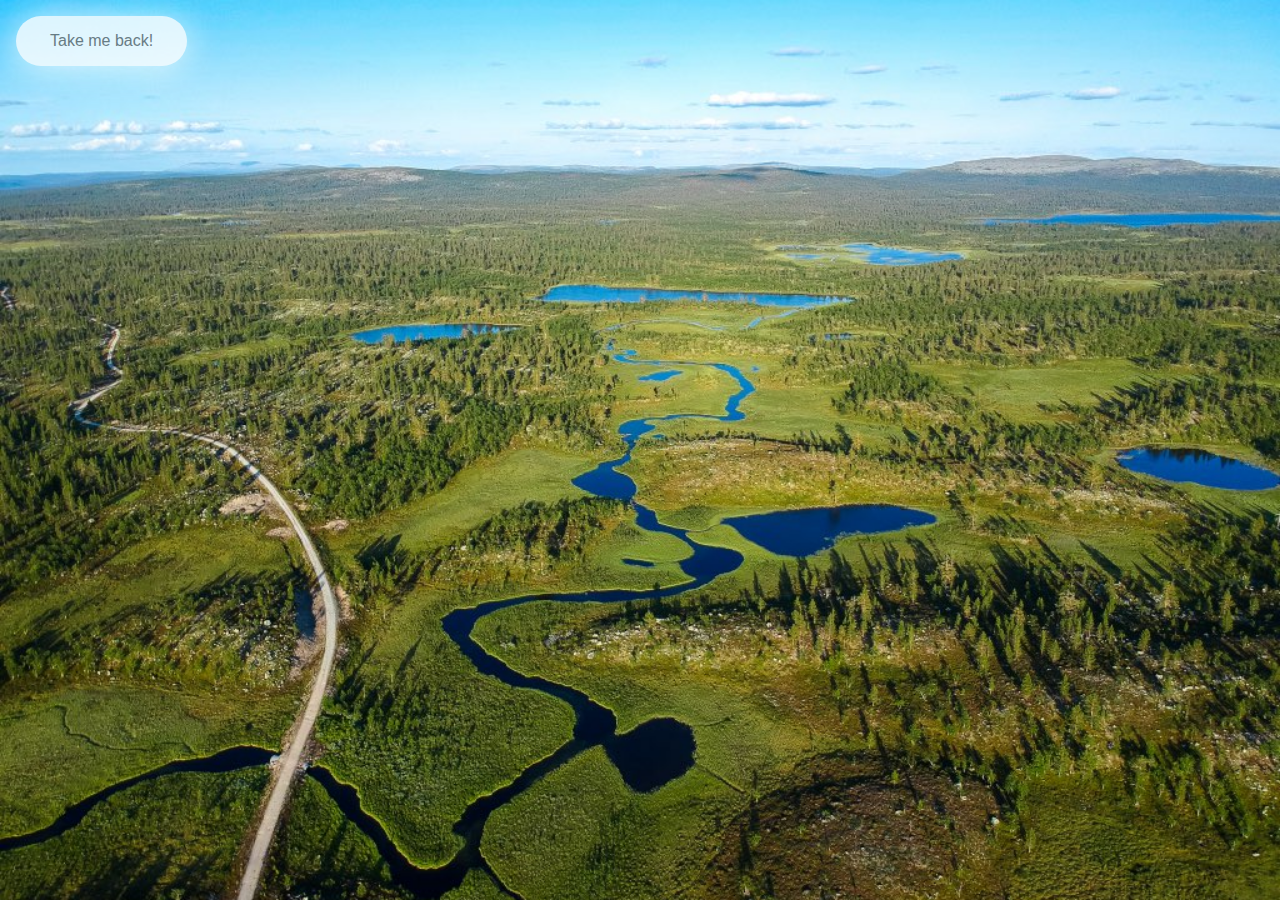
==== gallery.html @ bd61791c "Nästan klar" ====
<!DOCTYPE html>
<html lang="en">
  <head>
    <meta charset="UTF-8" />
    <meta name="viewport" content="width=device-width, initial-scale=1.0" />
    <meta http-equiv="X-UA-Compatible" content="ie=edge" />
    <title>ReC Photography Gallery</title>
    <link rel="stylesheet" href="./style.gallery.css" />
  </head>
  <body>
        <a href="./index.html" class="myButton">Take me back!</a>
    </div>
    <script src="./gallery.js"></script>
  </body>
</html>
---- style.gallery.css ----
* {
  margin: 0;
  padding: 0;
  font-family: termina, sans-serif;
  color: #171a21;
}
body,
html {
  height: 100%;
  background-image: url(./Media/Gallery/1.jpg);
  background-position: center;
  background-repeat: no-repeat;
  background-size: cover;
}
#b1 {
  background-image: url(./Media/Gallery/2.jpg);
  height: 100%;
  background-position: center;
  background-repeat: no-repeat;
  background-size: cover;
}
#b2 {
  background-image: url(./Media/Gallery/3.jpg);
  height: 100%;
  background-position: center;
  background-repeat: no-repeat;
  background-size: cover;
}
#b3 {
  background-image: url(./Media/Gallery/4.jpg);
  height: 100%;
  background-position: center;
  background-repeat: no-repeat;
  background-size: cover;
}
#b4 {
  background-image: url(./Media/Gallery/5.jpg);
  height: 100%;
  background-position: center;
  background-repeat: no-repeat;
  background-size: cover;
}
#b5 {
  background-image: url(./Media/Gallery/6.jpg);
  height: 100%;
  background-position: center;
  background-repeat: no-repeat;
  background-size: cover;
}
#b6 {
  background-image: url(./Media/Gallery/7.jpg);
  height: 100%;
  background-position: center;
  background-repeat: no-repeat;
  background-size: cover;
}
#b7 {
  background-image: url(./Media/Gallery/8.jpg);
  height: 100%;
  background-position: center;
  background-repeat: no-repeat;
  background-size: cover;
}
#8 {
  height: 100%;
  background-image: url(./Media/Gallery/1.jpg);
  background-position: center;
  background-repeat: no-repeat;
  background-size: cover;
}
.myButton {
  box-shadow: 0px 3px 35px 0px #ffffff;
  background: gray;
  background-color: #ffffff;
  border-radius: 42px;
  display: inline-block;
  cursor: pointer;
  color: #666666;
  padding: 16px 34px;
  text-decoration: none;
  text-shadow: 0px 1px 0px #ffffff;
  margin: 1em;
  opacity: 0.8;
}
.myButton:hover {
  background: linear-gradient(to bottom, #f6f6f6 5%, #ffffff 100%);
  background-color: #f6f6f6;
}
.myButton:active {
  position: relative;
  top: 1px;
}
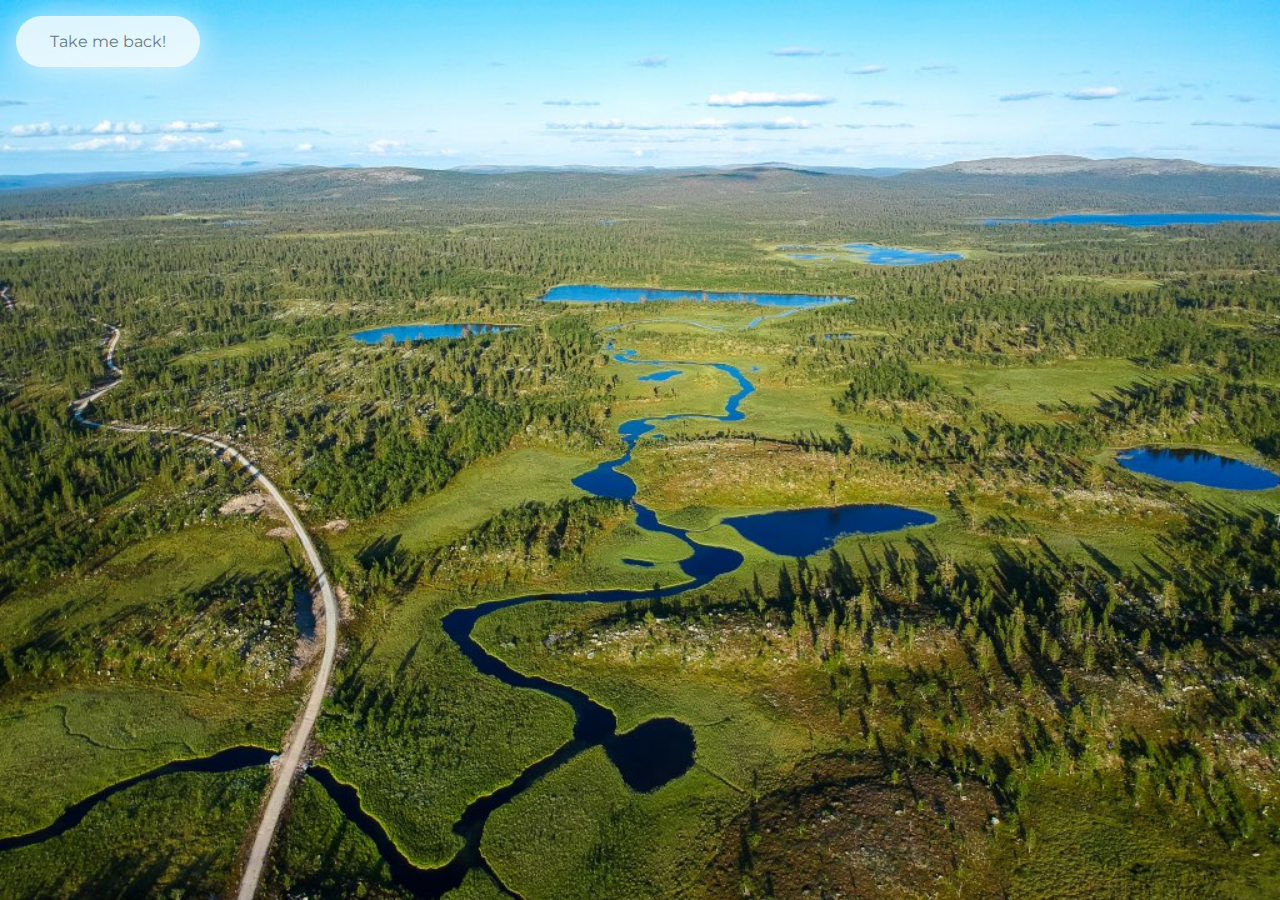
==== commit 87dfd8fa: "lärde mig en nu grej" ====
--- a/gallery.html
+++ b/gallery.html
@@ -6,6 +6,10 @@
     <meta http-equiv="X-UA-Compatible" content="ie=edge" />
     <title>ReC Photography Gallery</title>
     <link rel="stylesheet" href="./style.gallery.css" />
+    <link
+      href="https://fonts.googleapis.com/css?family=Montserrat&display=swap"
+      rel="stylesheet"
+    />
   </head>
   <body>
         <a href="./index.html" class="myButton">Take me back!</a>
--- a/style.gallery.css
+++ b/style.gallery.css
@@ -1,7 +1,7 @@
 * {
   margin: 0;
   padding: 0;
-  font-family: termina, sans-serif;
+  font-family: "Montserrat", sans-serif;
   color: #171a21;
 }
 body,
